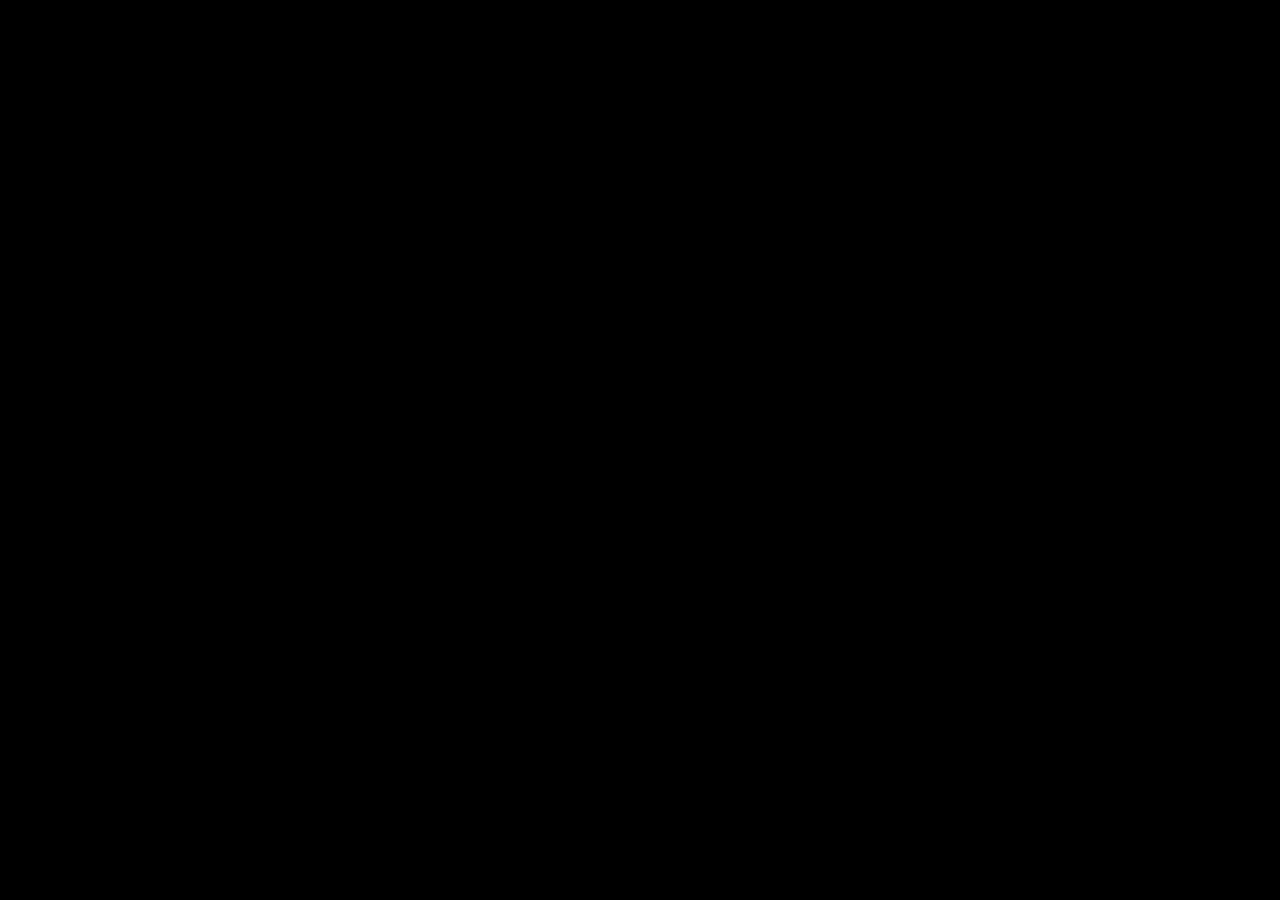
==== streambox/index.html @ 4d3de26e "Initialize StreamBox project with HTML skeleton" ====
<!DOCTYPE html>
<html lang="en">
    <head>
        <meta charset="UTF-8">
        <meta name="viewport"
         content="width=device-width 
         ,initial-scale=1.0">
        <title>Streambox</title>
        <link rel ="stylesheet" 
        href="style.css">
    </head>
    <body>

    </body>
</html>
---- streambox/style.css ----
*{
    margin:0;
    padding:0;
    box-sizing: border-box
}
body{
    font-family: Arial, sans-serif;
    background:#000;
    color:#fff;
}
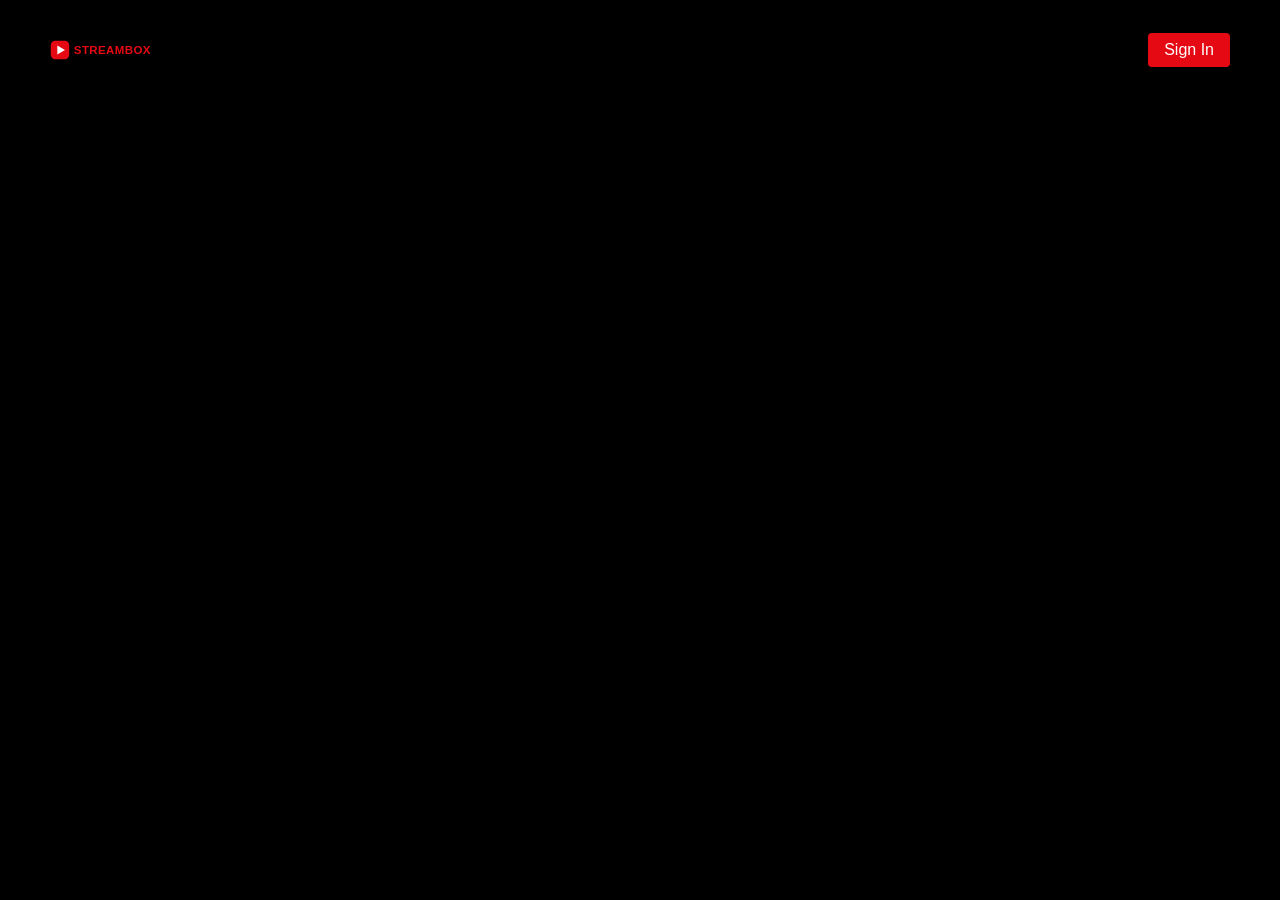
==== commit ed483350: "Add navbar with logo and sign-in button" ====
--- a/streambox/index.html
+++ b/streambox/index.html
@@ -10,6 +10,23 @@
         href="style.css">
     </head>
     <body>
+        <header>
+    
+            <nav class="navbar">
+                <img src="images/logo (1).svg"
+                         alt="logo" width="100">
+                         <a href="#signin" class="btn">
+                            Sign In
+                         </a>
+                    
+
+
+            </nav>
+
+        </header>
+        <footer>
+
+        </footer>
 
     </body>
 </html>
--- a/streambox/style.css
+++ b/streambox/style.css
@@ -7,4 +7,22 @@
     font-family: Arial, sans-serif;
     background:#000;
     color:#fff;
+}
+
+.navbar{
+      display: flex;
+      justify-content: space-between;
+      align-items: center;
+      padding: 20px 50px;
+}
+.navbar img{
+height: 60px;
+}
+.btn{
+    background:#e50914;
+    color:white;
+    padding: 8px 16px;
+    border-radius: 4px;
+    text-decoration: none;
+
 }
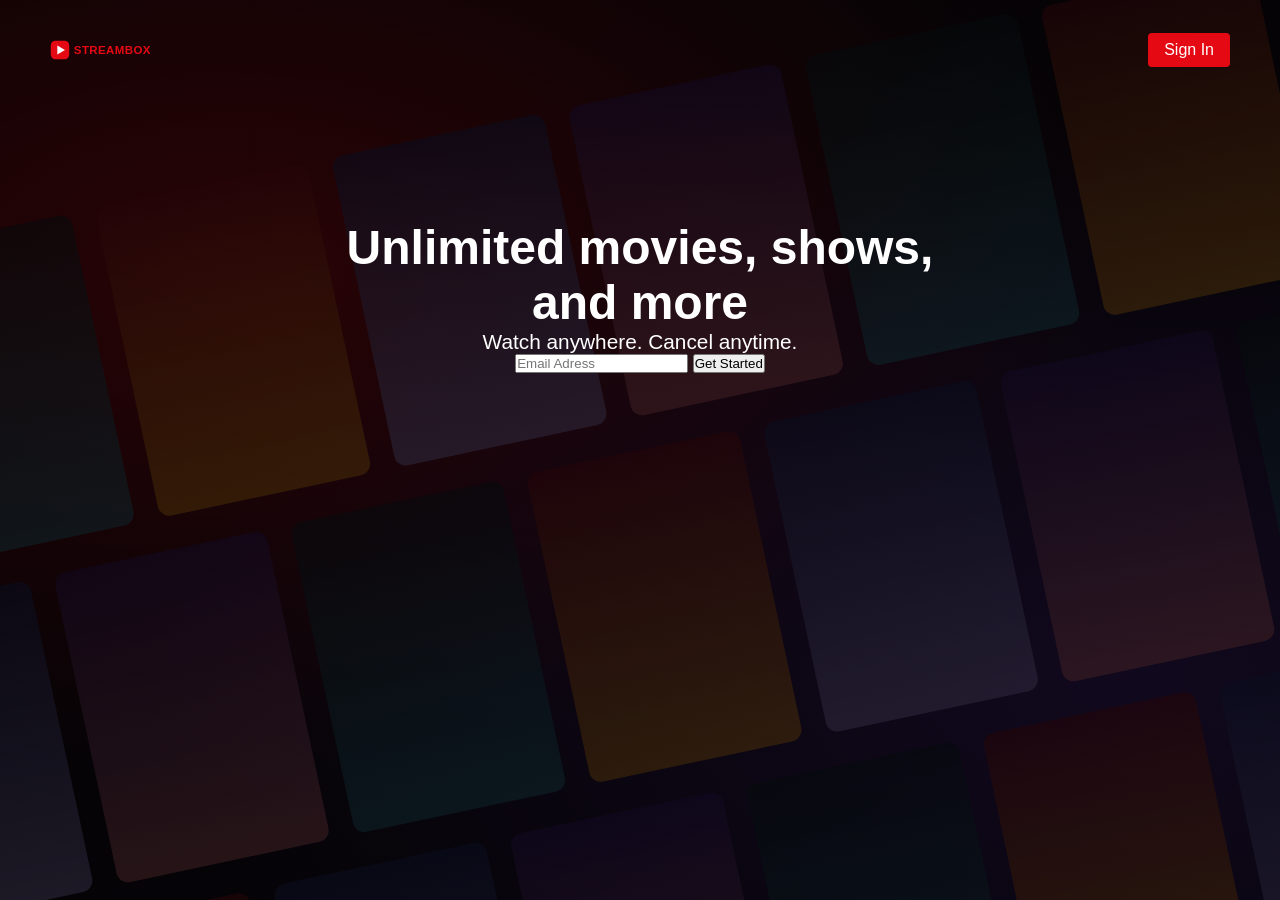
==== commit b69eca9f: "Add hero section with background image" ====
--- a/streambox/index.html
+++ b/streambox/index.html
@@ -10,7 +10,7 @@
         href="style.css">
     </head>
     <body>
-        <header>
+        <header class="hero">
     
             <nav class="navbar">
                 <img src="images/logo (1).svg"
@@ -22,6 +22,18 @@
 
 
             </nav>
+              <div class="hero-content">
+                 <h2>Unlimited movies, shows, and more</h2>
+               
+                 <p>Watch anywhere. Cancel anytime.</p>
+                 <form>
+                    <input type="emial"
+                     placeholder="Email Adress">
+                     <button type="submit">Get Started</button>
+                 </form>
+               
+               
+                </div>
 
         </header>
         <footer>
--- a/streambox/style.css
+++ b/streambox/style.css
@@ -25,4 +25,26 @@
     border-radius: 4px;
     text-decoration: none;
 
+}
+.hero{
+    min-height:100vh;
+    background:linear-gradient(rgba(0,0,0,0.6), rgba(0,0,0,0.6)), url("images/hero.svg");
+    background-size:cover;
+    background-position:center;
+}
+.hero-content{
+    text-align:center;
+    max-width:650px;
+    margin:120px auto 0;
+    padding :0 20px;
+
+}
+.hero-content h2{
+    font-size: 3rem;
+    margine-bottom:16px;
+
+}
+.hero-content p{
+    font-size:1.3rem;
+    margine-bottom: 24px;
 }
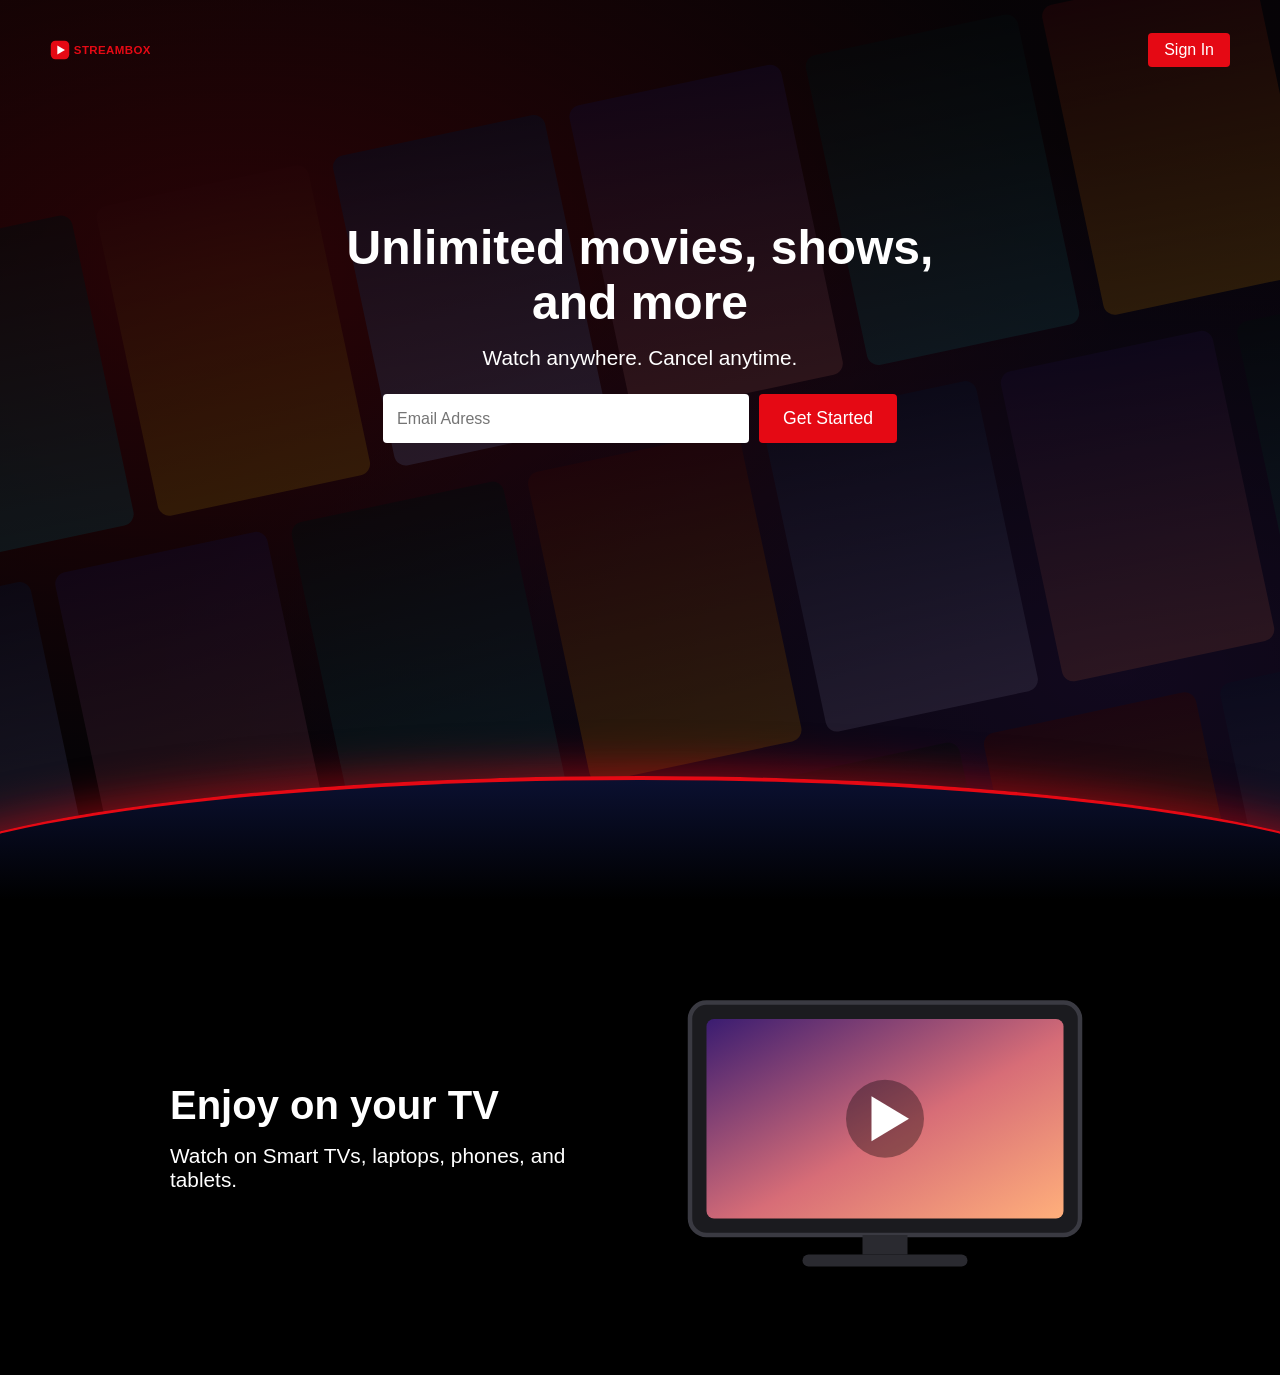
==== commit 657cd14e: "Add feature section 1" ====
--- a/streambox/index.html
+++ b/streambox/index.html
@@ -27,7 +27,7 @@
                
                  <p>Watch anywhere. Cancel anytime.</p>
                  <form>
-                    <input type="emial"
+                    <input type="email"
                      placeholder="Email Adress">
                      <button type="submit">Get Started</button>
                  </form>
@@ -36,6 +36,16 @@
                 </div>
 
         </header>
+        <section class="feature">
+            <div class="feature-text">
+                <h2>Enjoy on your TV</h2>
+             <p>Watch on Smart TVs, laptops, phones, and tablets.</p>
+
+                
+            </div>
+             <img src="images/tv.svg" alt="tv showing a aplay buton">
+
+        </section>
         <footer>
 
         </footer>
--- a/streambox/style.css
+++ b/streambox/style.css
@@ -41,10 +41,72 @@
 }
 .hero-content h2{
     font-size: 3rem;
-    margine-bottom:16px;
+    margin-bottom:16px;
 
 }
 .hero-content p{
     font-size:1.3rem;
-    margine-bottom: 24px;
+    margin-bottom: 24px;
+}
+.hero-content form{
+    display:flex;
+    justify-content:center;
+    gap:10px;
+}
+.hero-content input{
+    width:60%;
+    padding:14px;
+    font-size:1rem;
+    border:none;
+     border-radius:4px;
+
+}
+
+.hero-content button{
+    padding:14px 24px;
+    font-size:1.1rem;
+    background: #e50914;
+    color:#fff;
+    border:none;
+    border-radius:4px;
+    cursor:pointer;
+}
+.hero {
+    position: relative;
+    overflow: hidden;
+}
+.hero::after {
+    content: "";
+    position: absolute;
+    left: -10%;
+    right: -10%;
+    bottom: 0;
+    height: 120px;
+    background: linear-gradient(#0b1030, #000);
+    border-top: 4px solid #e50914;
+    border-radius: 50% 50% 0 0 / 100% 100% 0 0;
+    box-shadow: 0 -8px 40px rgba(229, 9, 20, 0.5);
+}
+.feature{
+    display :flex;
+    justify-content:center;
+    align-items:center;
+    gap:40px;
+    padding:80px 50px
+}
+.feature-text{
+    max-width:450px
+}
+.feature-text h2{
+    font-size:2.5rem;
+    margin-bottom:16px;
+
+}
+.feature-text p{
+font-size:1.3rem;
+}
+.feature img{
+    width:450px;
+    max-width:100%;
+
 }
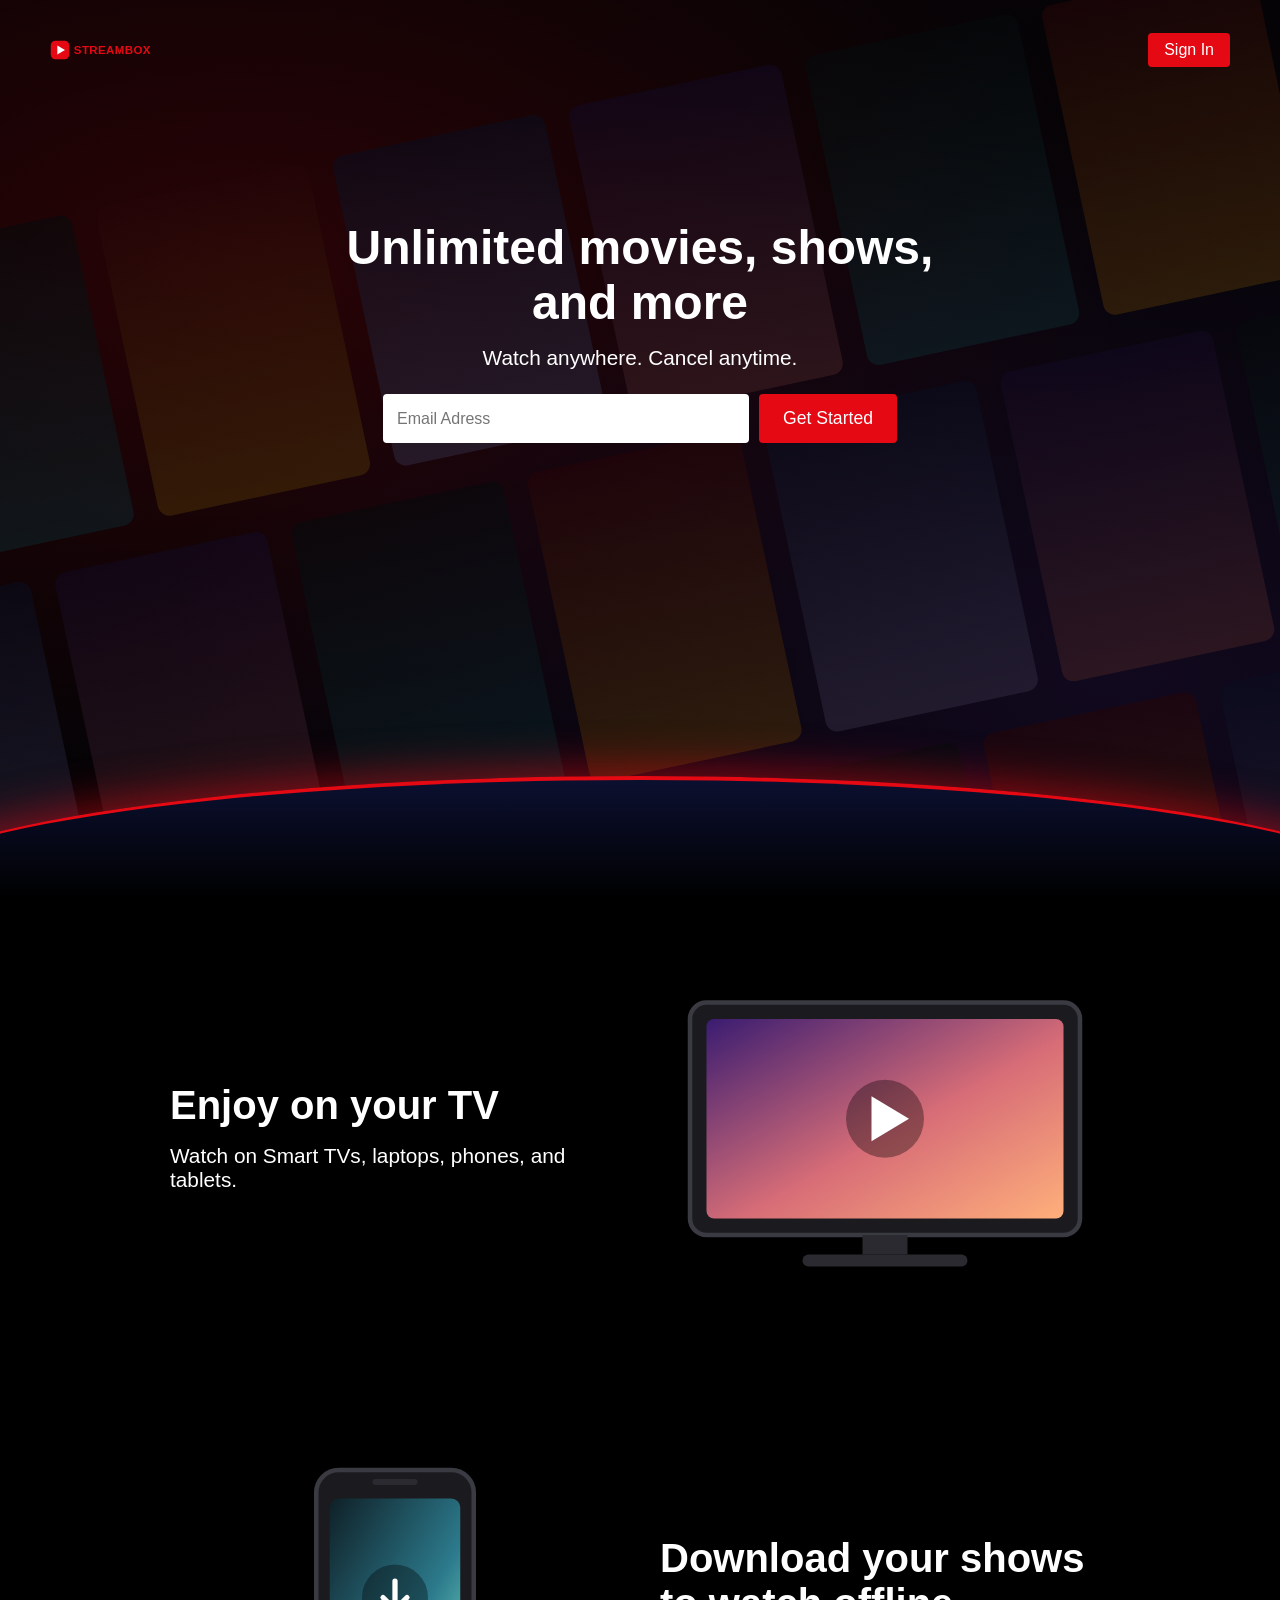
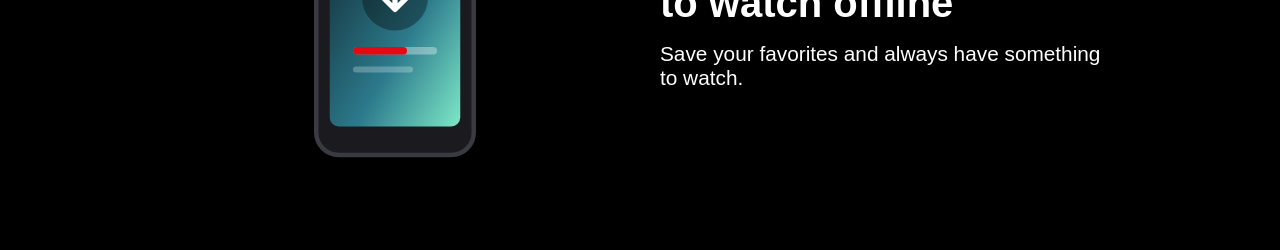
==== commit 056e5b8d: "Add feature sections 1 and 2" ====
--- a/streambox/index.html
+++ b/streambox/index.html
@@ -46,6 +46,13 @@
              <img src="images/tv.svg" alt="tv showing a aplay buton">
 
         </section>
+        <section class="feature reverse">
+            <div class="feature-text">
+                 <h2>Download your shows to watch offline</h2>
+        <p>Save your favorites and always have something to watch.</p>
+            </div>
+            <img src="images/phone.svg" alt="Phone downloading a show">
+        </section>
         <footer>
 
         </footer>
--- a/streambox/style.css
+++ b/streambox/style.css
@@ -109,4 +109,7 @@
     width:450px;
     max-width:100%;
 
+}
+.reverse{
+    flex-direction:row-reverse;
 }
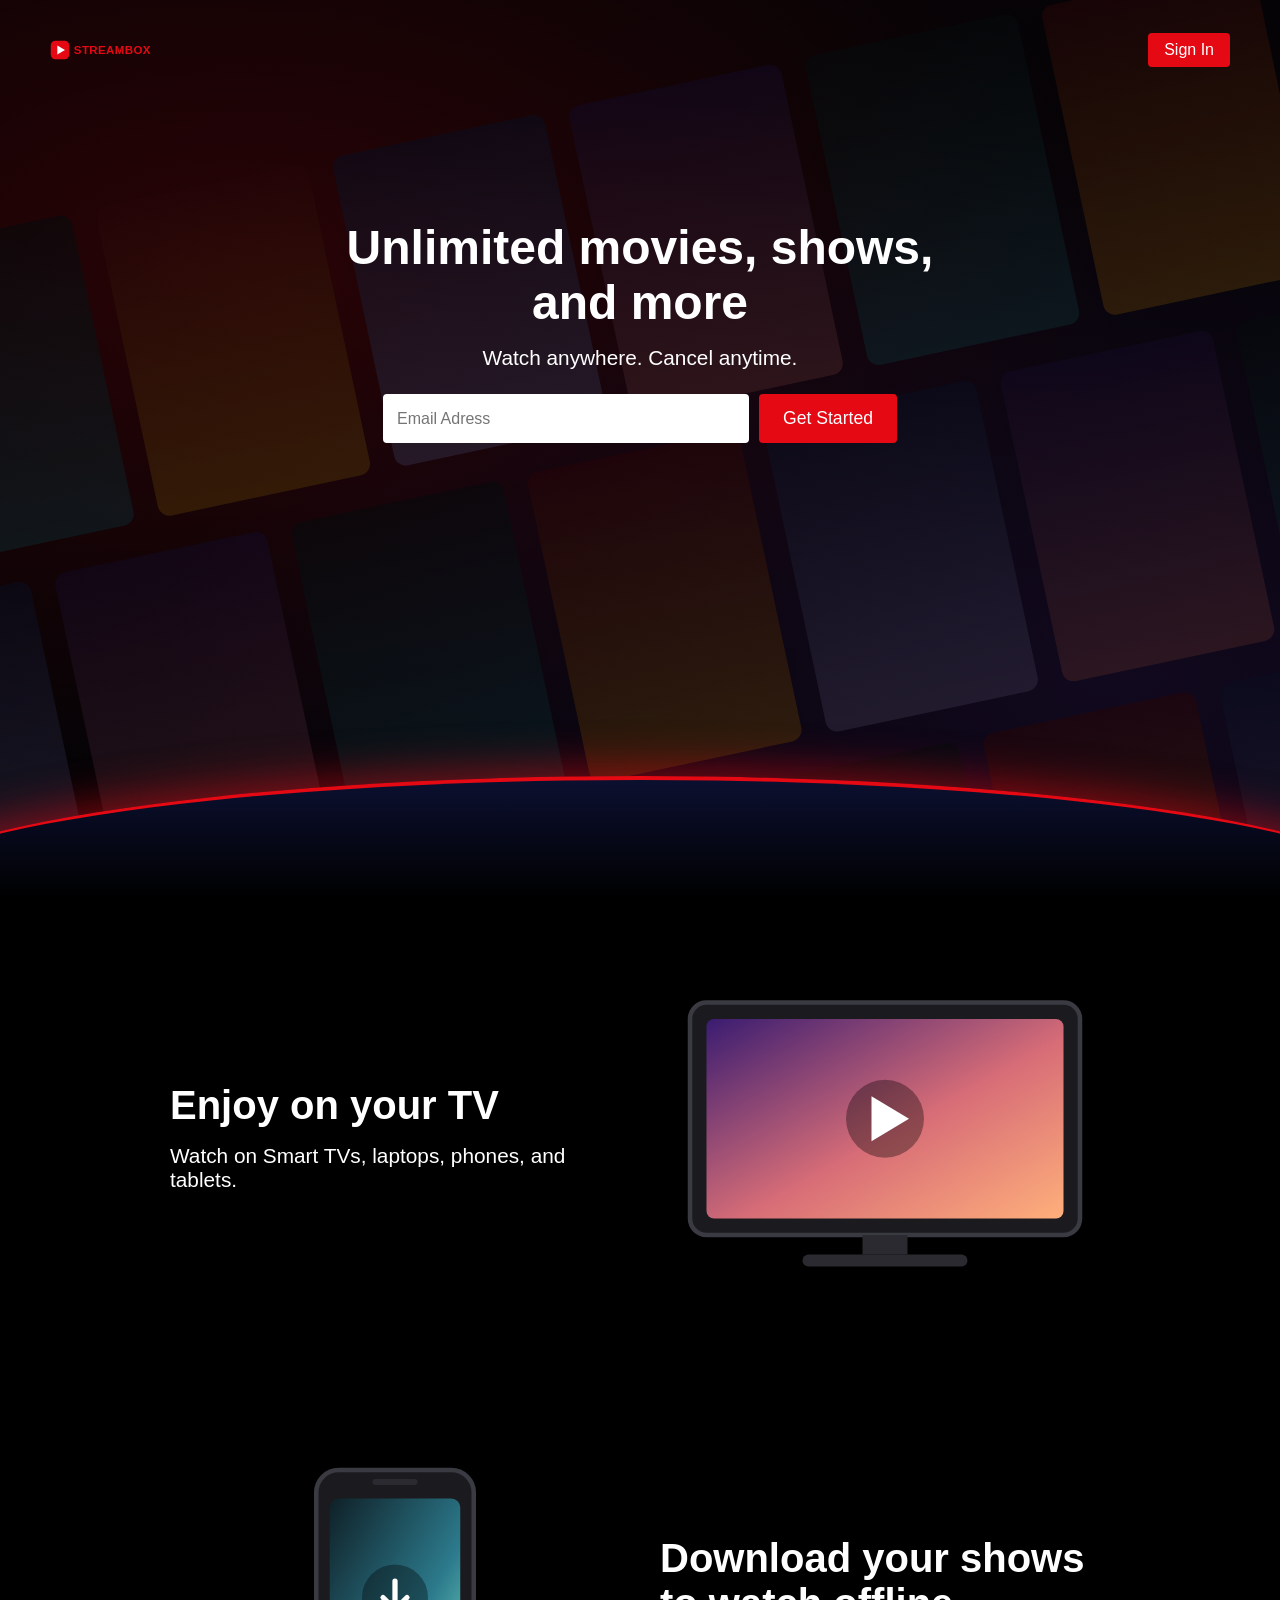
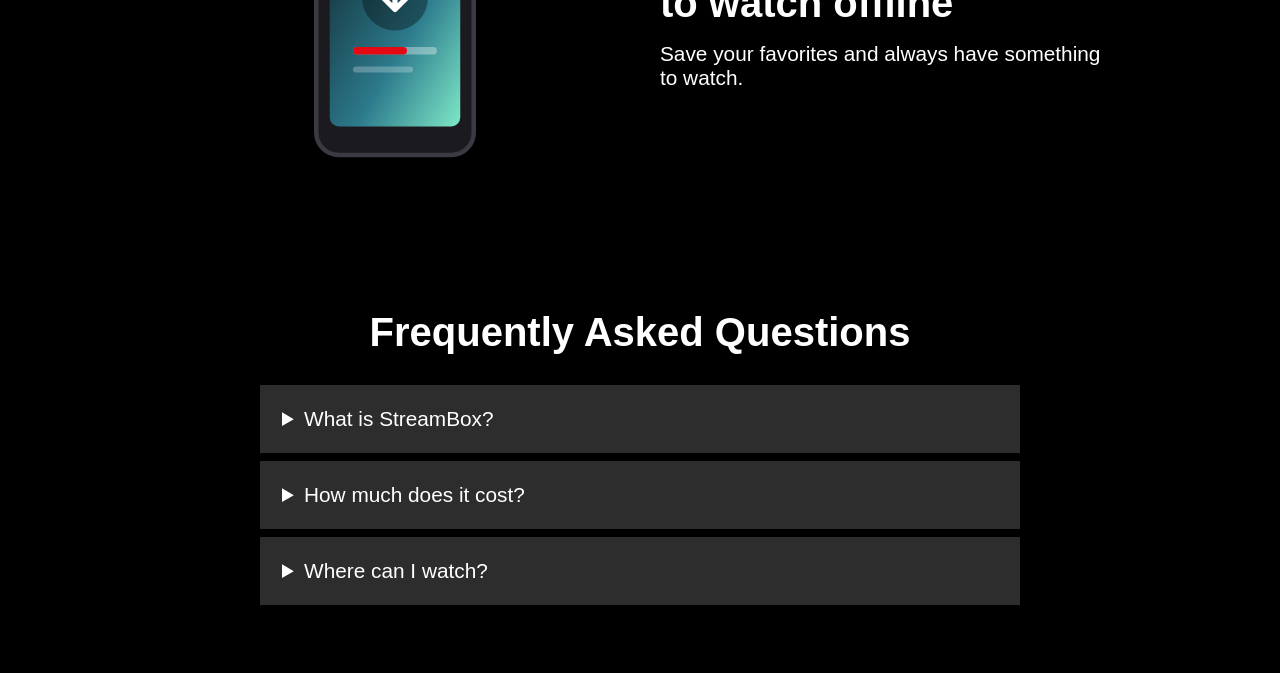
==== commit 50f54135: "Add FAQ section" ====
--- a/streambox/index.html
+++ b/streambox/index.html
@@ -53,6 +53,24 @@
             </div>
             <img src="images/phone.svg" alt="Phone downloading a show">
         </section>
+        <section class="faq">
+        <h2>Frequently Asked Questions</h2>
+
+         <details>
+        <summary>What is StreamBox?</summary>
+        <p>StreamBox is a streaming service with movies and shows on any device.</p>
+        </details>
+
+        <details>
+        <summary>How much does it cost?</summary>
+        <p>Plans start at a low monthly price. Cancel anytime.</p>
+         </details>
+
+         <details>
+        <summary>Where can I watch?</summary>
+        <p>Watch on your phone, tablet, laptop, or TV.</p>
+             </details>
+           </section>
         <footer>
 
         </footer>
--- a/streambox/style.css
+++ b/streambox/style.css
@@ -112,4 +112,33 @@
 }
 .reverse{
     flex-direction:row-reverse;
+}
+.faq{
+   max-width:800px;
+   margin:0 auto;
+   padding:60px 20px;
+}
+.faq h2{
+     text-align:center;
+     font-size:2.5rem;
+     margin-bottom:30px;
+
+}
+.faq details{
+     background:#2d2d2d;
+     margin-bottom:8px;
+}
+.faq summary{
+      padding:22px;
+      font-size:1.3rem;
+      cursor:pointer;
+
+} 
+.faq details p{
+     padding: 16px 22px  22px;
+     font-size:1.1rem;
+}
+
+.faq details[open] summary {
+    border-bottom: 1px solid #000;
 }
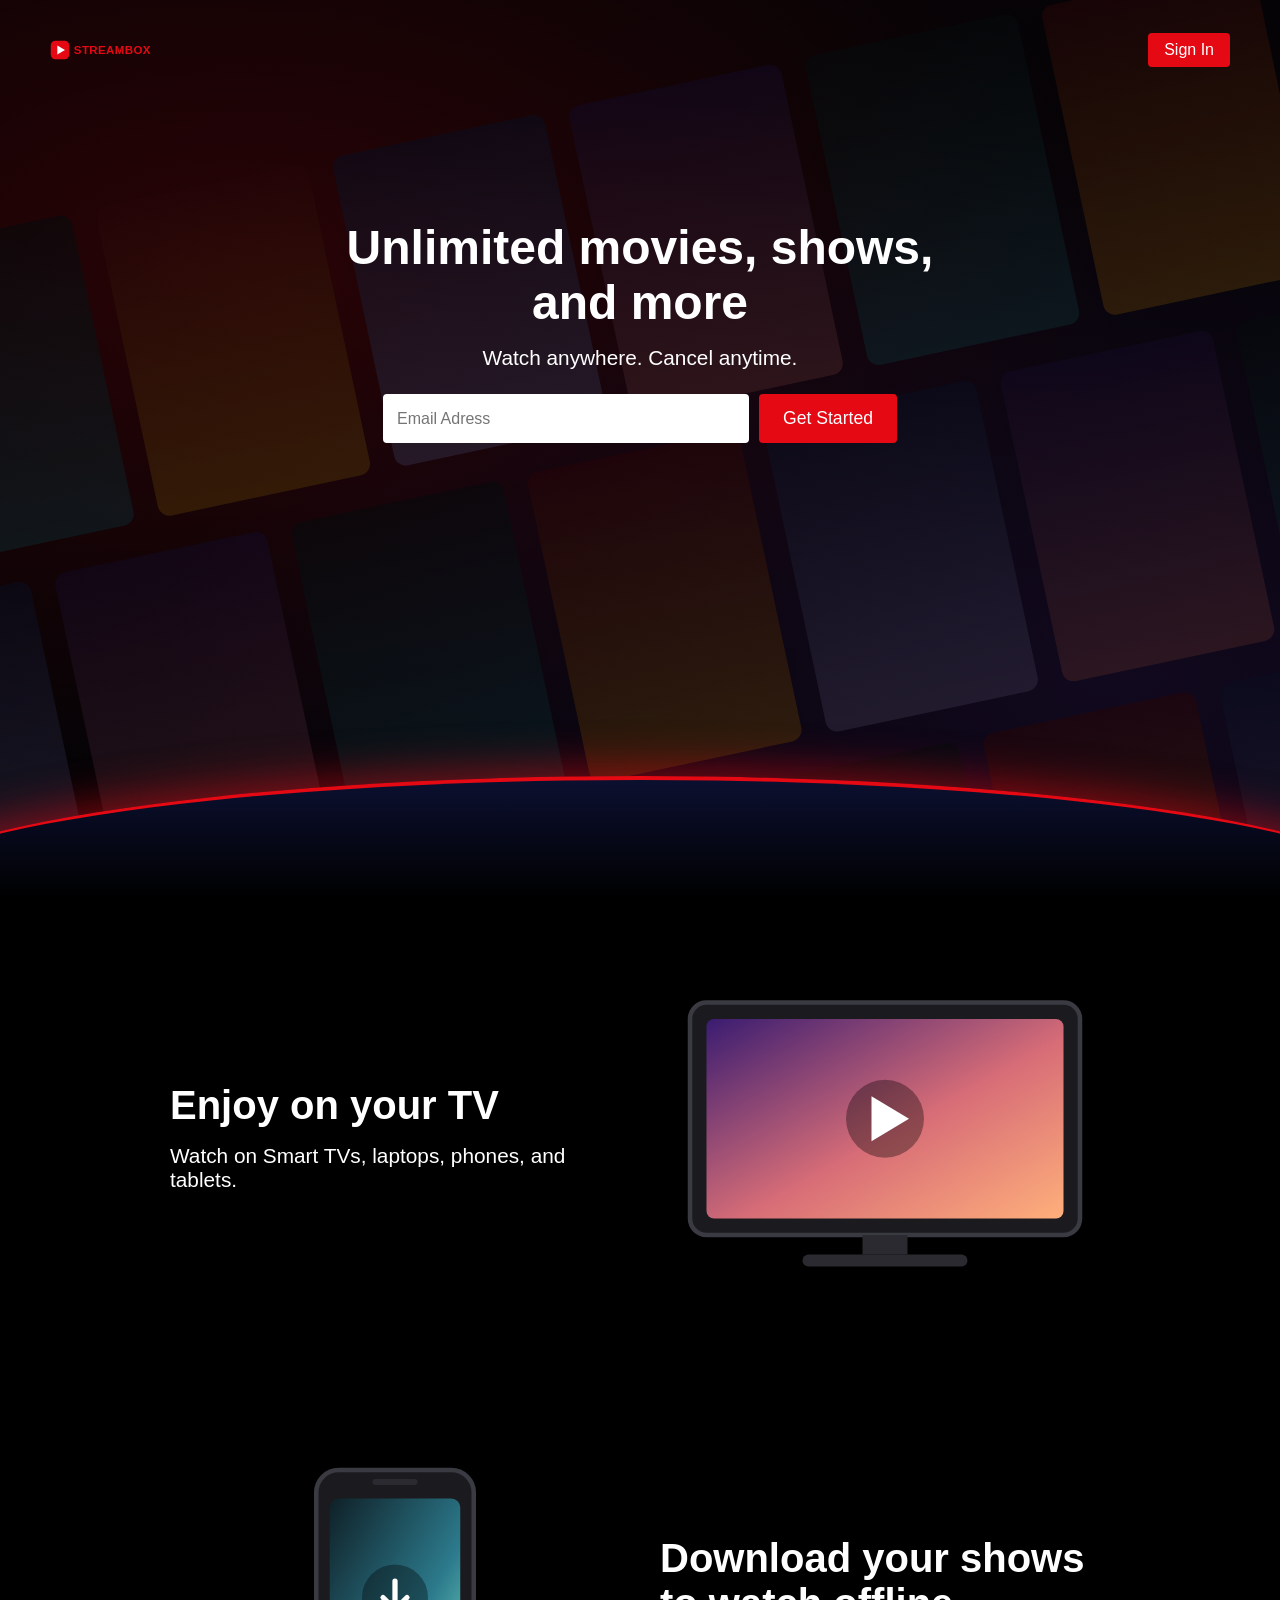
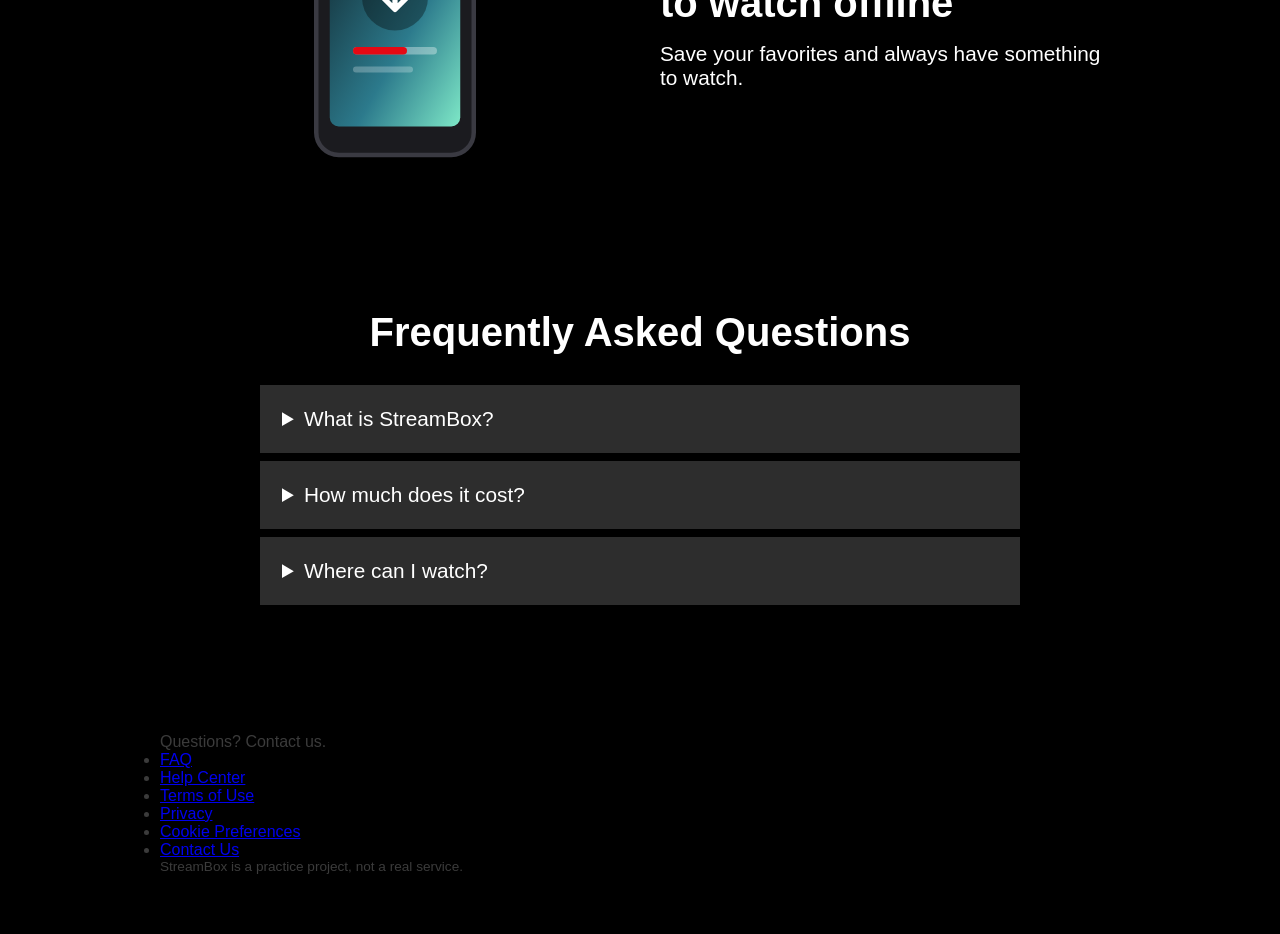
==== commit d6e53de6: "Add footer with link columns" ====
--- a/streambox/index.html
+++ b/streambox/index.html
@@ -71,7 +71,19 @@
         <p>Watch on your phone, tablet, laptop, or TV.</p>
              </details>
            </section>
-        <footer>
+        <footer class="footer">
+            <p>Questions? Contact us.</p> 
+            <ul clss="footer-links">
+                <li ><a href="#">FAQ</li>
+                <li><a href="#">Help Center</li>
+                <li><a href="#">Terms of Use</a></li>
+                <li><a href="#">Privacy</a></li>
+                <li><a href="#">Cookie Preferences</a></li>
+                <li><a href="#">Contact Us</a></li>
+                <p class="footer-note">StreamBox is a practice project, not a real service.</p>
+            
+            
+            </ul>
 
         </footer>
 
--- a/streambox/style.css
+++ b/streambox/style.css
@@ -141,4 +141,26 @@
 
 .faq details[open] summary {
     border-bottom: 1px solid #000;
+}
+.footer{
+   max-width: 1000px;
+   margin:0 auto;
+   padding:60px 20px;
+   color:#3b3b3b;
+
+} 
+.footer-links{
+    list-style:none;
+    display:grid;
+    grid-template-columns:rpeat(3,1fr);
+    gap:16px;
+    margin:24px 0;
+}
+.footer-links a{
+    color:#b3b3b3;
+    font-size:0.9rem;
+
+}
+.footer-note{
+    font-size:0.85rem;
 }
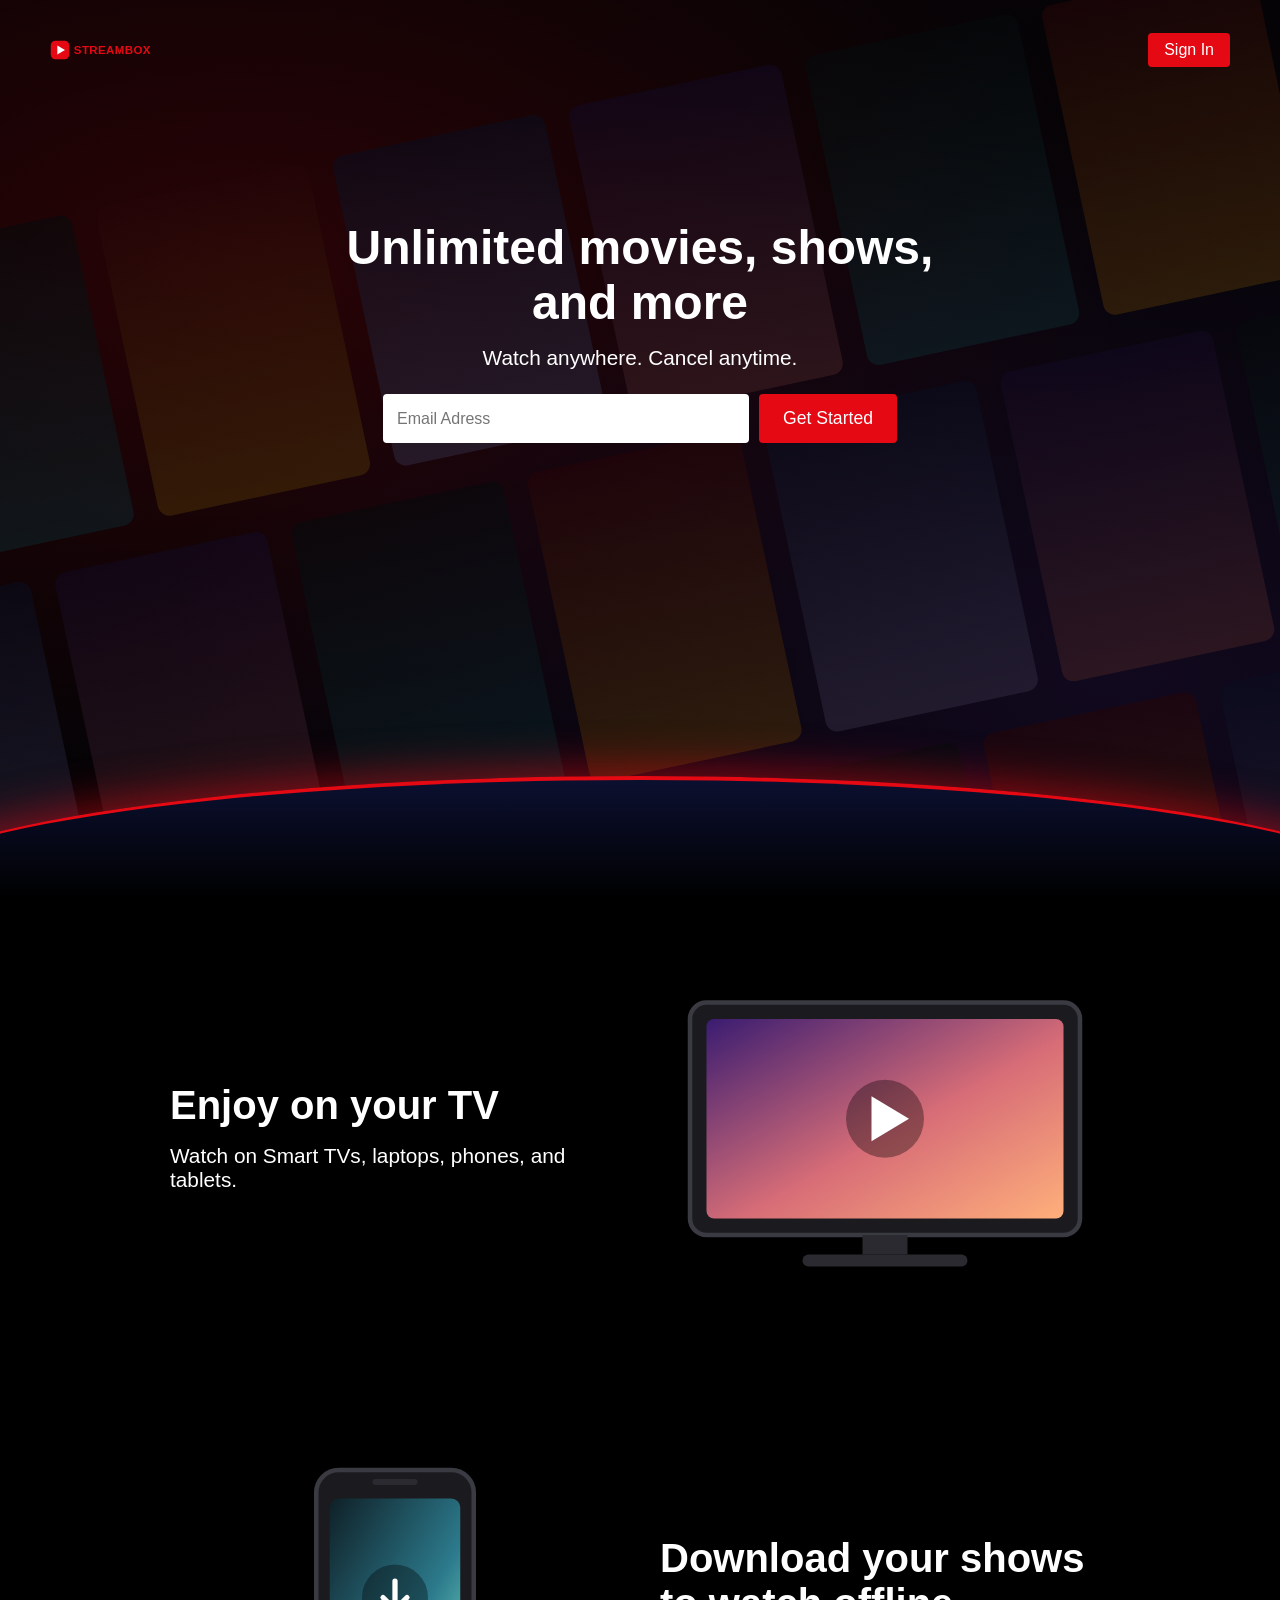
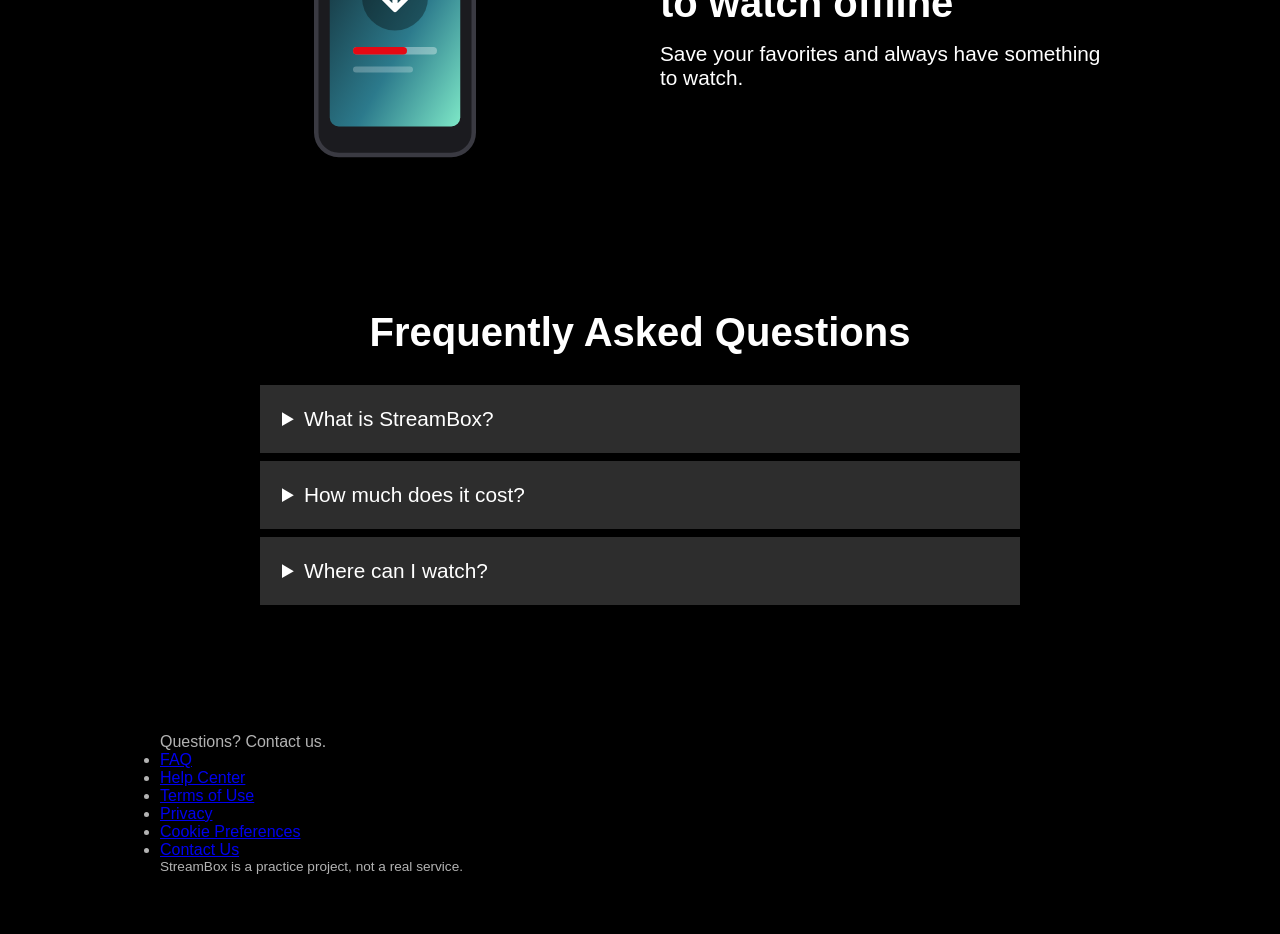
==== commit bc1768a0: "Add footer with link columns" ====
--- a/streambox/index.html
+++ b/streambox/index.html
@@ -73,17 +73,18 @@
            </section>
         <footer class="footer">
             <p>Questions? Contact us.</p> 
-            <ul clss="footer-links">
-                <li ><a href="#">FAQ</li>
-                <li><a href="#">Help Center</li>
+            <ul clss="footer-links a">
+                <li ><a href="#">FAQ</a></li>
+                <li><a href="#">Help Center</a></li>
                 <li><a href="#">Terms of Use</a></li>
                 <li><a href="#">Privacy</a></li>
                 <li><a href="#">Cookie Preferences</a></li>
                 <li><a href="#">Contact Us</a></li>
-                <p class="footer-note">StreamBox is a practice project, not a real service.</p>
-            
+               
             
             </ul>
+             <p class="footer-note">StreamBox is a practice project, not a real service.</p>
+            
 
         </footer>
 
--- a/streambox/style.css
+++ b/streambox/style.css
@@ -146,13 +146,13 @@
    max-width: 1000px;
    margin:0 auto;
    padding:60px 20px;
-   color:#3b3b3b;
+   color:#b3b3b3;
 
 } 
 .footer-links{
     list-style:none;
     display:grid;
-    grid-template-columns:rpeat(3,1fr);
+    grid-template-columns:repeat(3,1fr);
     gap:16px;
     margin:24px 0;
 }
